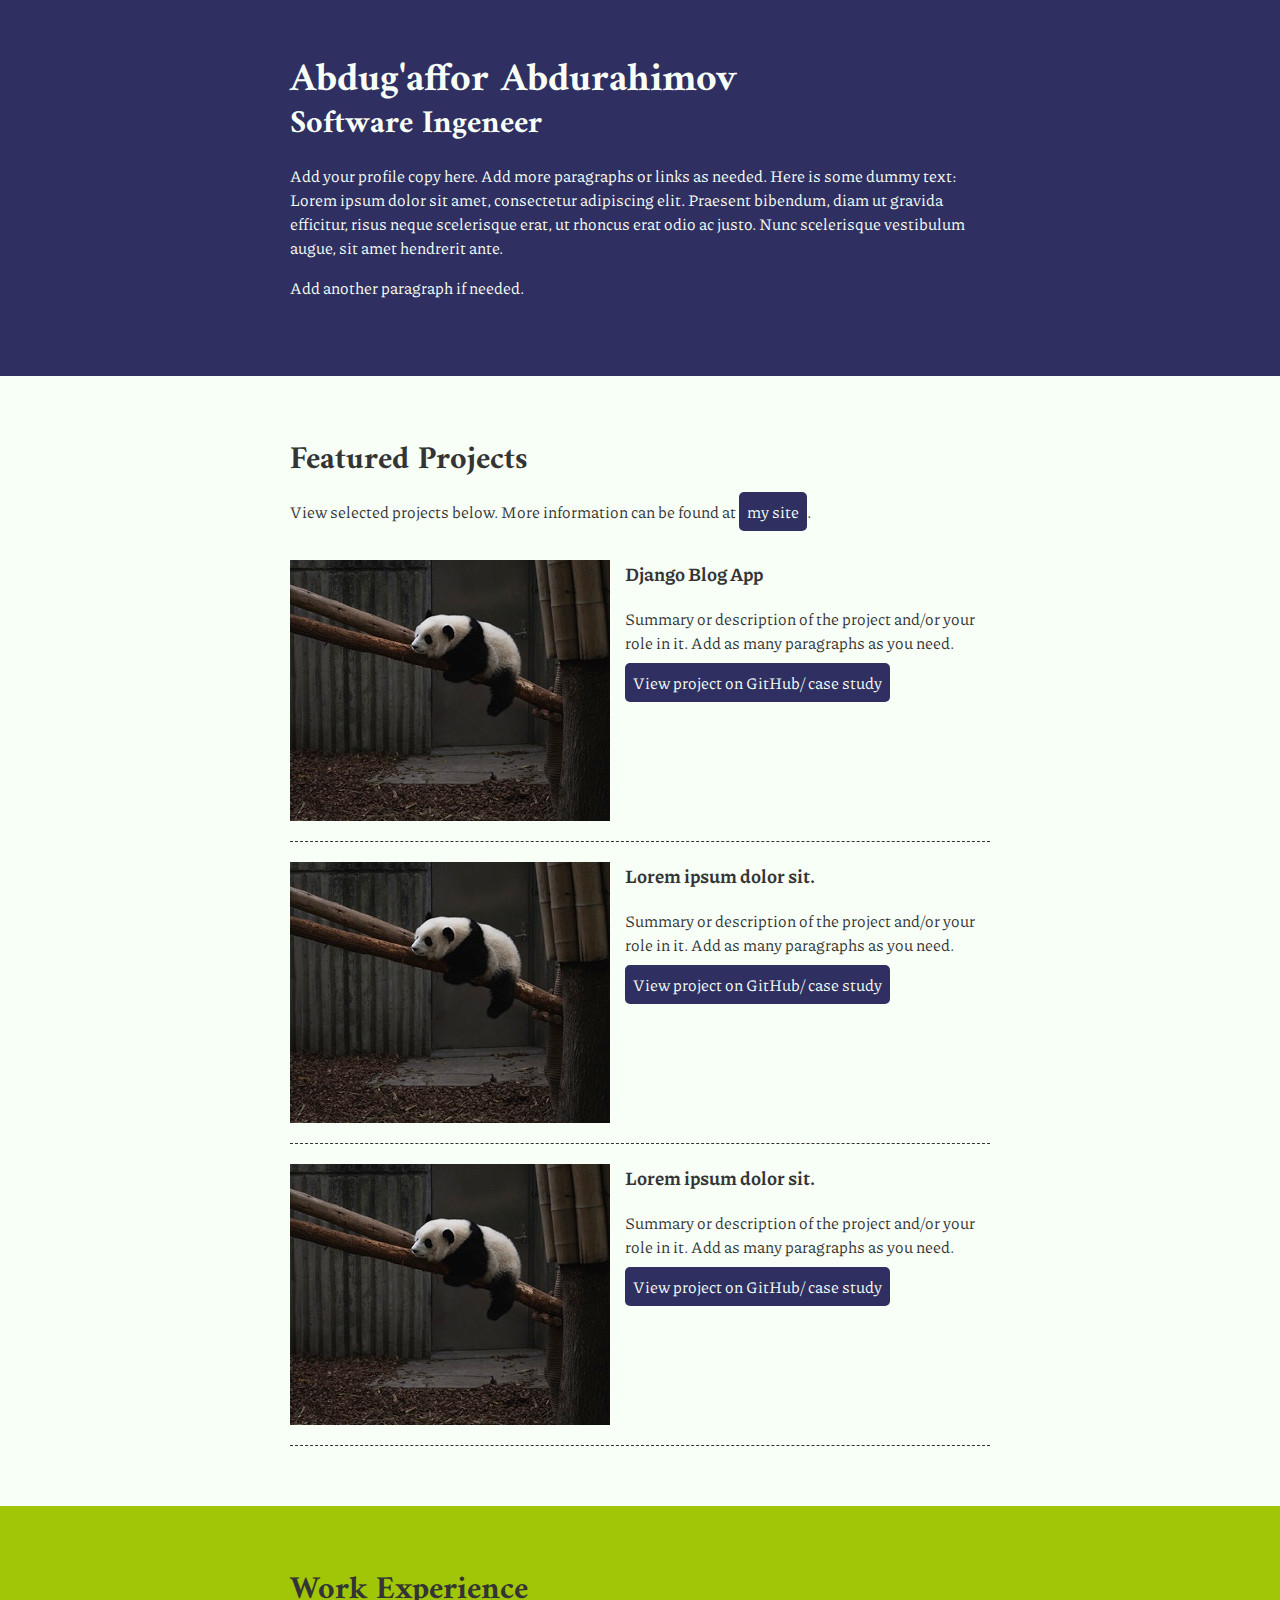
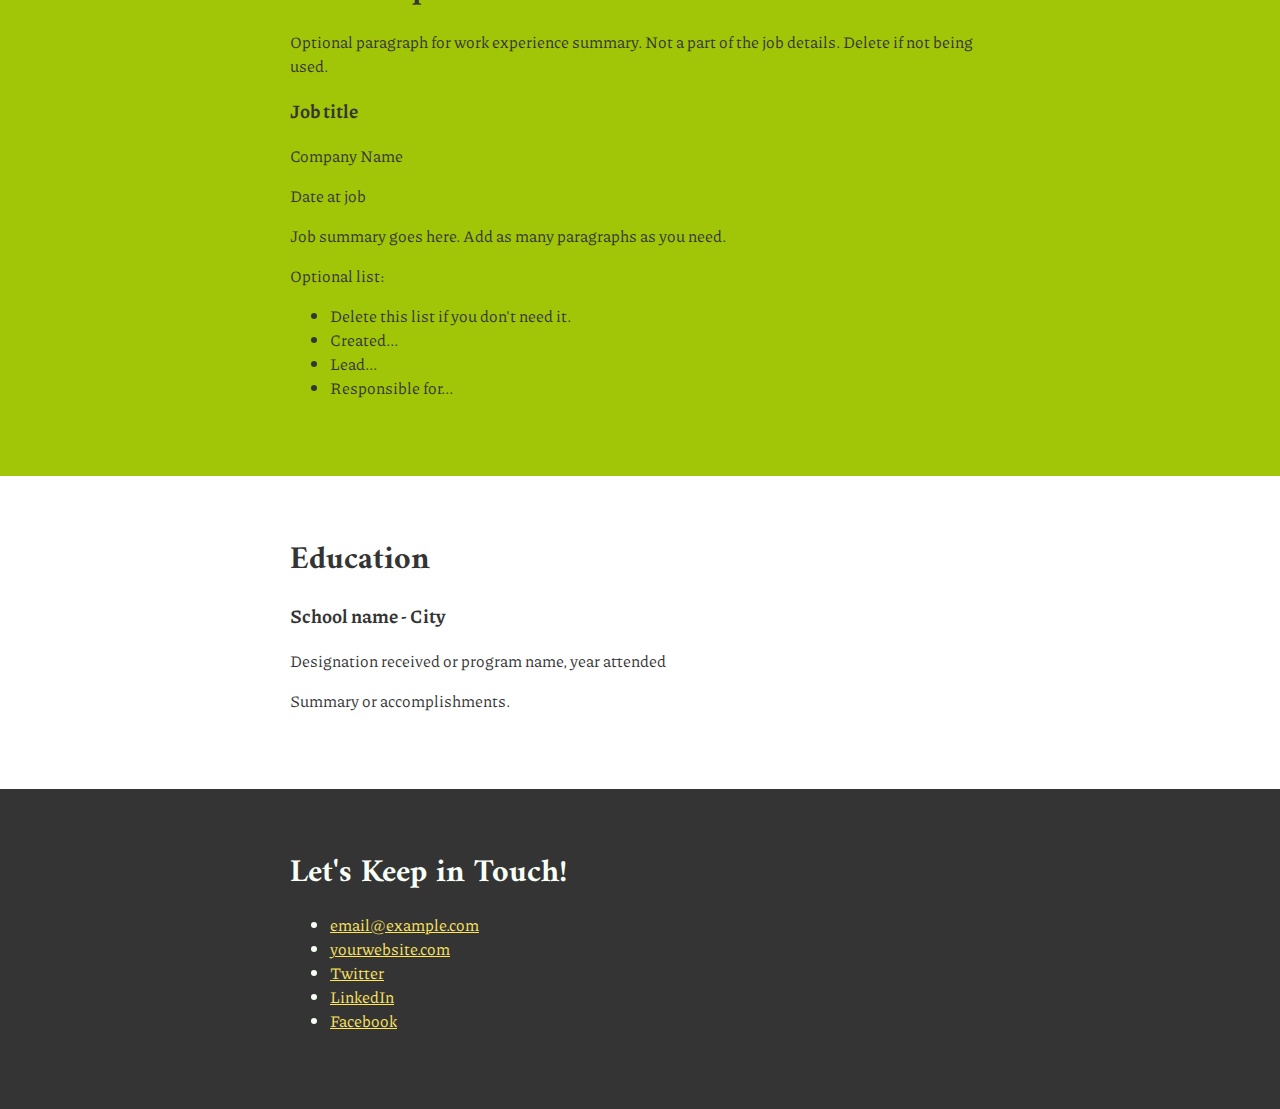
==== css-portfolio/index.html @ 1c655315 "Basic html, css user interfase created" ====
<!DOCTYPE html>
<html lang="en">

<head>
    <meta charset="UTF-8">
    <meta name="viewport" content="width=device-width, initial-scale=1.0">
    <link rel="stylesheet" href="css/styles.css">
    <link href="https://fonts.googleapis.com/css2?family=Amiri&family=Piazzolla:wght@300&display=swap" rel="stylesheet">

    <title>Abdugaffor PORTFOLIO</title>
</head>

<body>
    <main>
        <!-- ***********************  ABOUT / PROFILE  *********************** -->
        <header>
            <div class="content-wrap">
                <h1>Abdug'affor Abdurahimov</h1>
                <h2>Software Ingeneer</h2>

                <p>Add your profile copy here. Add more paragraphs or links as needed. Here is some dummy text: Lorem
                    ipsum
                    dolor sit amet, consectetur adipiscing elit. Praesent bibendum, diam ut gravida efficitur, risus
                    neque
                    scelerisque erat, ut rhoncus erat odio ac justo. Nunc scelerisque vestibulum augue, sit amet
                    hendrerit
                    ante.</p>
                <p>Add another paragraph if needed.</p>
            </div>
        </header>

        <!-- ********************  PROJECTS / PORTFOLIO  ********************* -->
        <section class="projects">
            <div class="content-wrap">
                <h2>Featured Projects</h2>
                <p>View selected projects below. More information can be found at <a
                        href="http://abdugaffor-97.github.io">my site</a>.</p>

                <!-- Copy the whole <section> block to add more projects. -->
                <!-- Project 1 -->
                <section class="project-item">
                    <img src="images/thumbnail-1.jpg" alt="description of image">
                    <h3>Django Blog App</h3>
                    <p>Summary or description of the project and/or your role in it. Add as many paragraphs as you need.
                    </p>
                    <a href="#" target="_blank">View project on GitHub/ case study</a>
                </section>

                <!-- Project 2 -->
                <section class="project-item">
                    <img src="images/thumbnail-1.jpg" alt="description of image">
                    <h3>Lorem ipsum dolor sit.</h3>
                    <p>Summary or description of the project and/or your role in it. Add as many paragraphs as you need.
                    </p>
                    <a href="#" target="_blank">View project on GitHub/ case study</a>
                </section>
                <!-- Prject 3 -->
                <section class="project-item">
                    <img src="images/thumbnail-1.jpg" alt="description of image">
                    <h3>Lorem ipsum dolor sit.</h3>
                    <p>Summary or description of the project and/or your role in it. Add as many paragraphs as you need.
                    </p>
                    <a href="#" target="_blank">View project on GitHub/ case study</a>
                </section>
                <!-- End of Project block. -->
            </div>
        </section>

        <!-- ***********************  WORK EXPERIENCE  *********************** -->
        <section class="work-experience">
            <div class="content-wrap">
                <h2>Work Experience</h2>
                <p>Optional paragraph for work experience summary. Not a part of the job details. Delete if not being
                    used.
                </p>

                <!-- Copy this whole <section> block to add more jobs. -->
                <section>
                    <h3>Job title</h3>
                    <p>Company Name</p>
                    <p>Date at job</p>
                    <p>Job summary goes here. Add as many paragraphs as you need.</p>
                    <p>Optional list:</p>
                    <ul>
                        <li>Delete this list if you don't need it.</li>
                        <li>Created...</li>
                        <li>Lead...</li>
                        <li>Responsible for...</li>
                    </ul>
                </section>
                <!-- End of Job block. -->
            </div>
        </section>


        <!-- ******************  EDUCATION & CERTIFICATIONS ****************** -->

        <section class="education">
            <div class="content-wrap">
                <h2>Education</h2>
                <!-- Copy this whole <section> block to add more schools. -->
                <section>
                    <h3>School name - City</h3>
                    <p>Designation received or program name, year attended</p>
                    <p>Summary or accomplishments.</p>
                </section>
                <!-- End of School block. -->
            </div>
        </section>

        <!-- *****************  CONTACT INFO / SOCIAL MEDIA  ***************** -->
        <footer>
            <div class="content-wrap">

                <h2>Let's Keep in Touch!</h2>

                <!-- Social media and contact links. Add or remove any networks. -->
                <ul>
                    <li><a href="mailto:email@example.com">email@example.com</a></li>
                    <li><a href="http://yourwebsite.com" target="_blank">yourwebsite.com</a></li>
                    <li><a href="#" target="_blank">Twitter</a></li>
                    <li><a href="#" target="_blank">LinkedIn</a></li>
                    <li><a href="#" target="_blank">Facebook</a></li>
                </ul>
            </div>
        </footer>
    </main>
</body>

</html>
---- css-portfolio/css/styles.css ----
/* Global styles
------------------------------------------------------------ */
html {
    box-sizing: border-box;
}

*,
*:before,
*:after {
    box-sizing: inherit;
}

body {
    color: #343434;
    margin: 0;
    padding: 0;
    font-family: "Piazzolla", serif;
    line-height: 1.5;
}

a {
    color: #ffe660;
}

a:hover {
    text-decoration: none;
}

h1 {
    font-size: 40px;
    line-height: 1;
}

h2 {
    font-size: 32px;
}

h1,
h2 {
    margin: 0;
    font-family: "Amiri", serif;
}

.content-wrap {
    width: 700px;
    margin: 0 auto;
    padding: 60px 0;
}

/* Profile
--------------------------------------------------------------*/
header {
    background: #2f3061;
    color: #f7fff7;
}

/* Projects
------------------------------------------------------------- */
.projects {
    background: #f7fff7;
}

.project-item {
    overflow: hidden;
    border-bottom: 1px dashed #343434;
    padding: 20px 0;
}

.project-item img {
    float: left;
    margin-right: 15px;
}

.projects a {
    color: #f7fff7;
    background: #2f3061;
    text-decoration: none;
    padding: 8px;
    border-radius: 5px;
}

.project-item h3 {
    margin-top: 0;
}

/* Work experience
------------------------------------------------------------- */
.work-experience {
    background: #a1c607;
}

/* Education
------------------------------------------------------------- */

/* Contact info
------------------------------------------------------------- */
footer {
    background: #343434;
    color: #f7fff7;
}
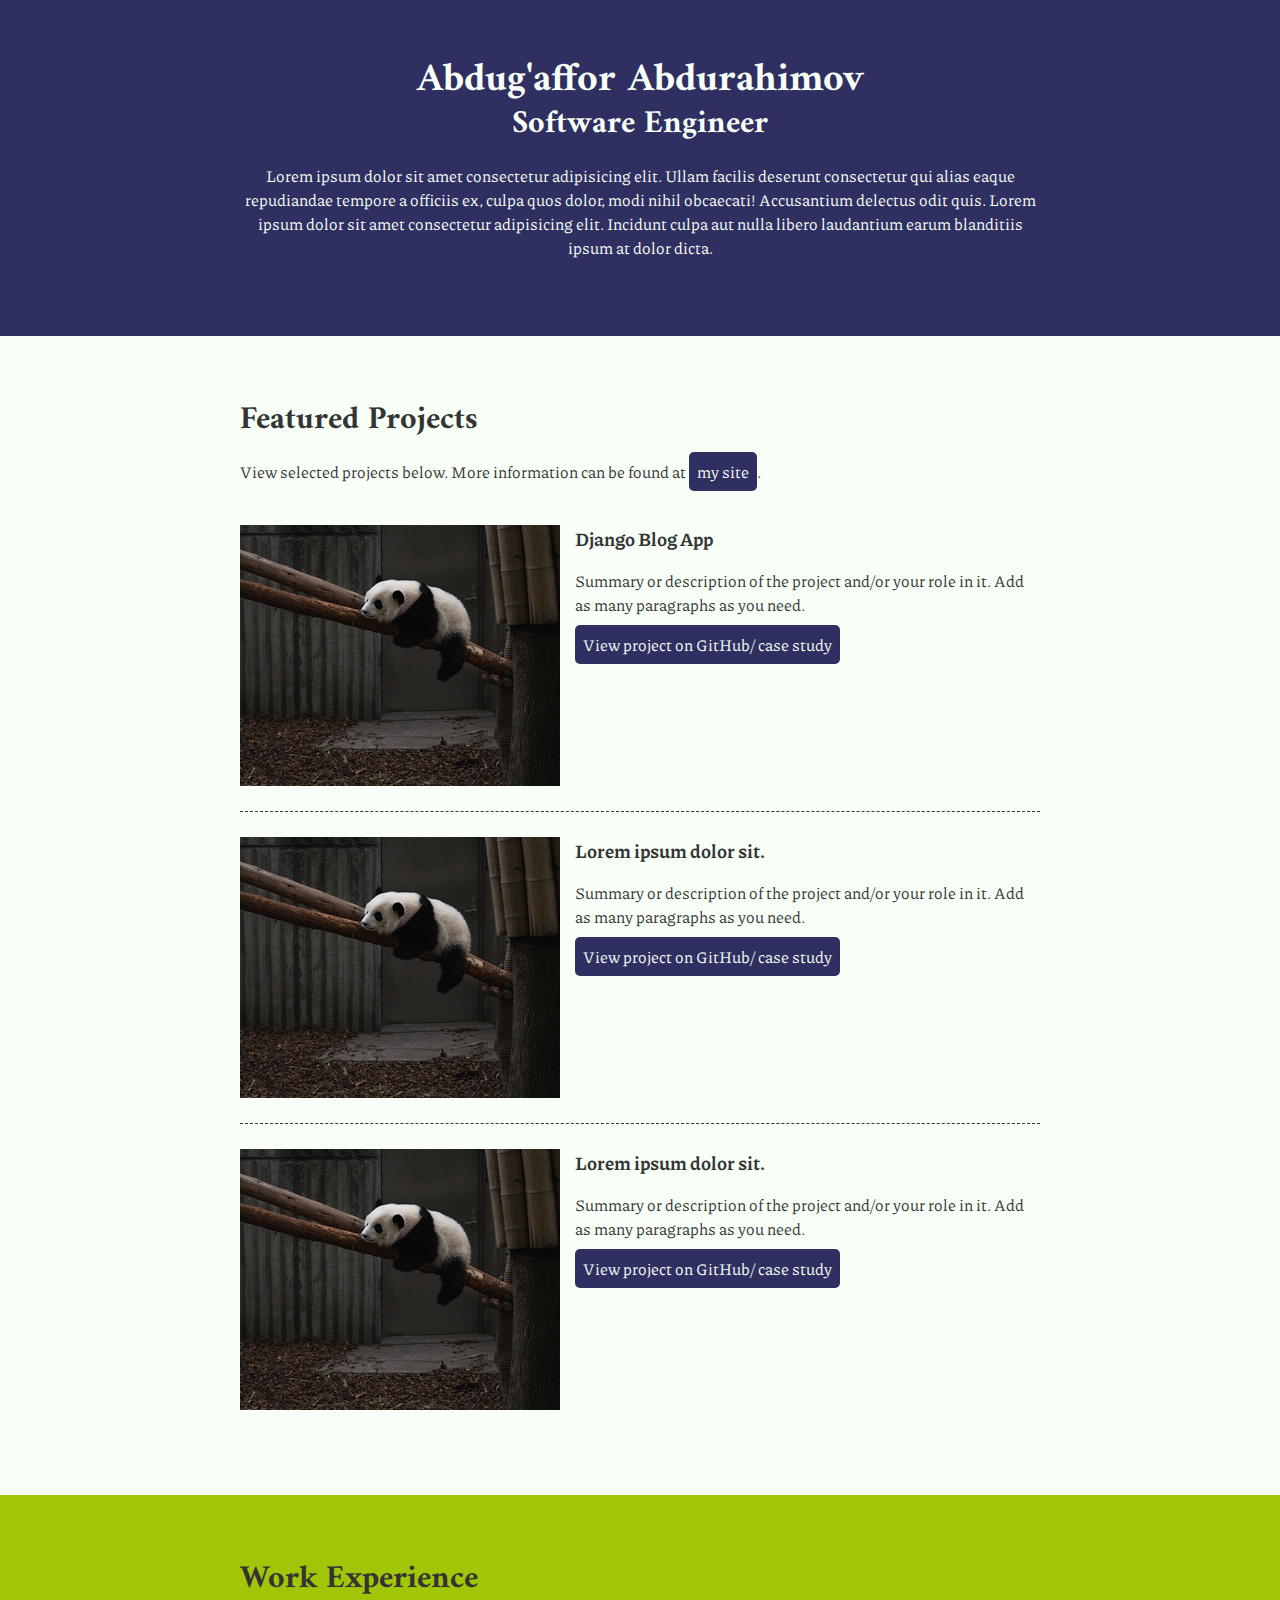
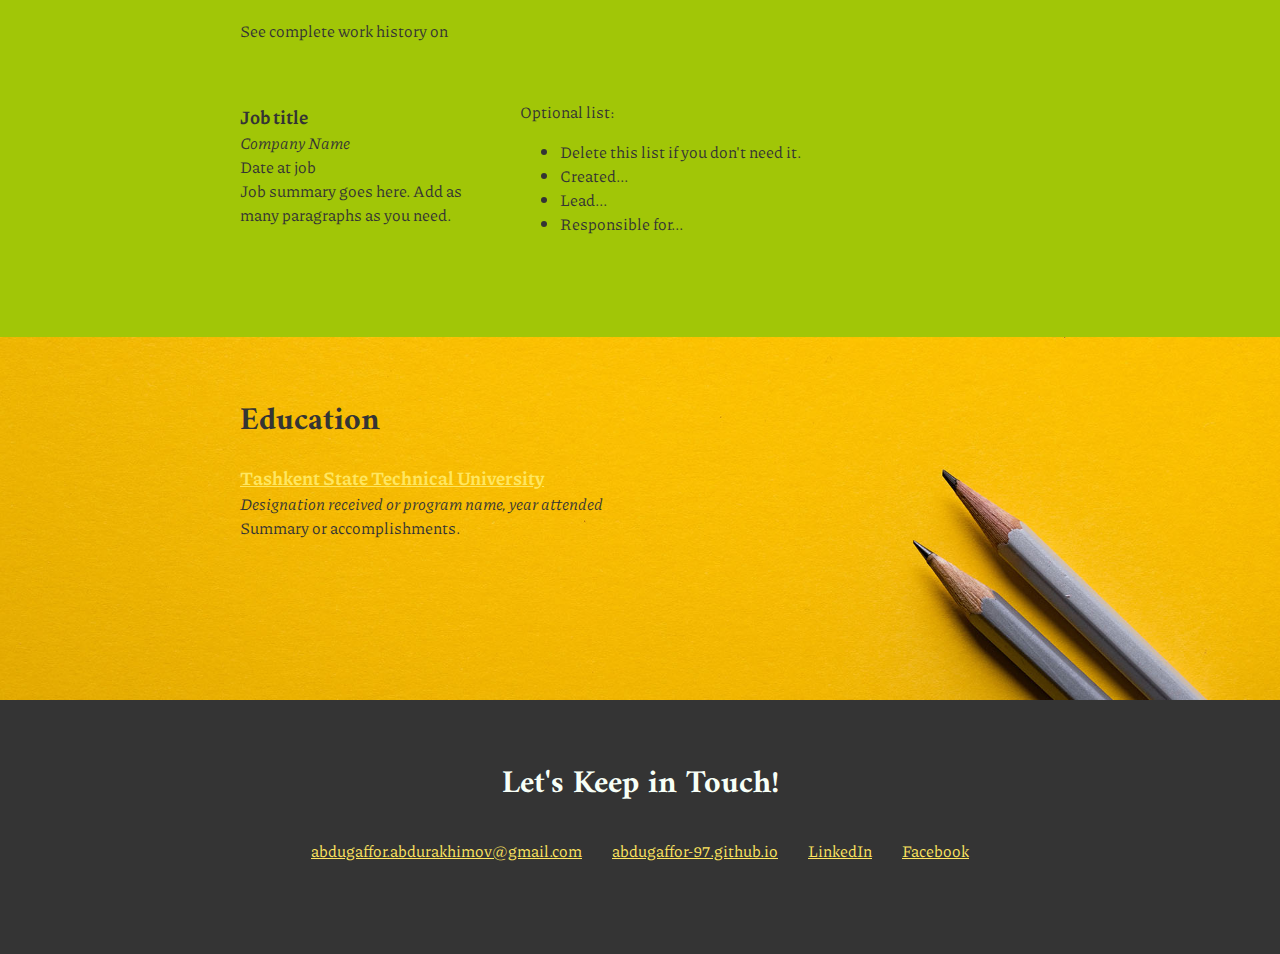
==== commit b7dcdc9f: "Some Changes applied" ====
--- a/css-portfolio/index.html
+++ b/css-portfolio/index.html
@@ -16,22 +16,17 @@
         <header>
             <div class="content-wrap">
                 <h1>Abdug'affor Abdurahimov</h1>
-                <h2>Software Ingeneer</h2>
+                <h2>Software Engineer</h2>
 
-                <p>Add your profile copy here. Add more paragraphs or links as needed. Here is some dummy text: Lorem
-                    ipsum
-                    dolor sit amet, consectetur adipiscing elit. Praesent bibendum, diam ut gravida efficitur, risus
-                    neque
-                    scelerisque erat, ut rhoncus erat odio ac justo. Nunc scelerisque vestibulum augue, sit amet
-                    hendrerit
-                    ante.</p>
-                <p>Add another paragraph if needed.</p>
+                <p>Lorem ipsum dolor sit amet consectetur adipisicing elit. Ullam facilis deserunt consectetur qui alias
+                    eaque repudiandae tempore a officiis ex, culpa quos dolor, modi nihil obcaecati! Accusantium
+                    delectus odit quis. Lorem ipsum dolor sit amet consectetur adipisicing elit. Incidunt culpa aut nulla libero laudantium earum blanditiis ipsum at dolor dicta.</p>
             </div>
         </header>
 
         <!-- ********************  PROJECTS / PORTFOLIO  ********************* -->
         <section class="projects">
-            <div class="content-wrap">
+            <div class="content-wrap divider">
                 <h2>Featured Projects</h2>
                 <p>View selected projects below. More information can be found at <a
                         href="http://abdugaffor-97.github.io">my site</a>.</p>
@@ -68,25 +63,29 @@
 
         <!-- ***********************  WORK EXPERIENCE  *********************** -->
         <section class="work-experience">
-            <div class="content-wrap">
+            <div class="content-wrap item-details divider">
                 <h2>Work Experience</h2>
-                <p>Optional paragraph for work experience summary. Not a part of the job details. Delete if not being
-                    used.
-                </p>
+                <p>See complete work history on <a href=""></a></p>
 
                 <!-- Copy this whole <section> block to add more jobs. -->
-                <section>
-                    <h3>Job title</h3>
-                    <p>Company Name</p>
-                    <p>Date at job</p>
-                    <p>Job summary goes here. Add as many paragraphs as you need.</p>
-                    <p>Optional list:</p>
-                    <ul>
-                        <li>Delete this list if you don't need it.</li>
-                        <li>Created...</li>
-                        <li>Lead...</li>
-                        <li>Responsible for...</li>
-                    </ul>
+                <section class="job-item">
+                    <div class="job-details">
+                        <h3>Job title</h3>
+                        <p>Company Name</p>
+                        <p>Date at job</p>
+                        <p>Job summary goes here. Add as many paragraphs as you need.</p>
+                    </div>
+
+                    <div class="job-summary">
+                        <p>Optional list:</p>
+                        <ul>
+                            <li>Delete this list if you don't need it.</li>
+                            <li>Created...</li>
+                            <li>Lead...</li>
+                            <li>Responsible for...</li>
+                        </ul>
+                    </div>
+
                 </section>
                 <!-- End of Job block. -->
             </div>
@@ -96,11 +95,12 @@
         <!-- ******************  EDUCATION & CERTIFICATIONS ****************** -->
 
         <section class="education">
-            <div class="content-wrap">
+            <div class="content-wrap item-details">
                 <h2>Education</h2>
                 <!-- Copy this whole <section> block to add more schools. -->
                 <section>
-                    <h3>School name - City</h3>
+                    <h3><a href="http://tdtu.uz/en/home-2-2/" target="_blank">Tashkent State Technical University</a>
+                    </h3>
                     <p>Designation received or program name, year attended</p>
                     <p>Summary or accomplishments.</p>
                 </section>
@@ -115,12 +115,12 @@
                 <h2>Let's Keep in Touch!</h2>
 
                 <!-- Social media and contact links. Add or remove any networks. -->
-                <ul>
-                    <li><a href="mailto:email@example.com">email@example.com</a></li>
-                    <li><a href="http://yourwebsite.com" target="_blank">yourwebsite.com</a></li>
-                    <li><a href="#" target="_blank">Twitter</a></li>
-                    <li><a href="#" target="_blank">LinkedIn</a></li>
-                    <li><a href="#" target="_blank">Facebook</a></li>
+                <ul class="contact-list">
+                    <li><a href="mailto:abdugaffor.abdurakhimov@gmail.com">abdugaffor.abdurakhimov@gmail.com</a></li>
+                    <li><a href="https://abdugaffor-97.github.io/" target="_blank">abdugaffor-97.github.io</a></li>
+                    <!-- <li><a href="#" target="_blank">Twitter</a></li> -->
+                    <li><a href="linkedin.com/in/abdugaffor-abdurahimov-baa398192" target="_blank">LinkedIn</a></li>
+                    <li><a href="https://www.facebook.com/abdugaffor.abdurahimov.1/" target="_blank">Facebook</a></li>
                 </ul>
             </div>
         </footer>
--- a/css-portfolio/css/styles.css
+++ b/css-portfolio/css/styles.css
@@ -26,6 +26,10 @@
     text-decoration: none;
 }
 
+h3 {
+    margin-bottom: 0;
+}
+
 h1 {
     font-size: 40px;
     line-height: 1;
@@ -42,9 +46,27 @@
 }
 
 .content-wrap {
-    width: 700px;
+    max-width: 800px;
+    width: 85%;
     margin: 0 auto;
     padding: 60px 0;
+}
+
+.item-details h3 + p {
+    font-style: italic;
+}
+
+.item-details h3 ~ p {
+    margin: 0;
+}
+
+.divider > section {
+    border-bottom: 1px dashed #343434;
+    padding: 25px 0;
+}
+
+.divider > section:last-of-type {
+    border-bottom: none;
 }
 
 /* Profile
@@ -52,6 +74,7 @@
 header {
     background: #2f3061;
     color: #f7fff7;
+    text-align: center;
 }
 
 /* Projects
@@ -62,8 +85,6 @@
 
 .project-item {
     overflow: hidden;
-    border-bottom: 1px dashed #343434;
-    padding: 20px 0;
 }
 
 .project-item img {
@@ -89,12 +110,37 @@
     background: #a1c607;
 }
 
+.job-item {
+    display: grid;
+    grid-template-columns: 1fr 2fr;
+    column-gap: 20px;
+}
+
 /* Education
 ------------------------------------------------------------- */
+.education {
+    background-image: url(../images/education.jpg);
+    background-size: cover;
+    background-position: top right;
+    padding-bottom: 100px;
+}
 
 /* Contact info
 ------------------------------------------------------------- */
 footer {
     background: #343434;
     color: #f7fff7;
+    text-align: center;
 }
+
+.contact-list {
+    list-style-type: none;
+    padding: 0;
+    display: flex;
+    justify-content: center;
+}
+
+.contact-list a {
+    padding: 15px;
+    display: inline-block;
+}
